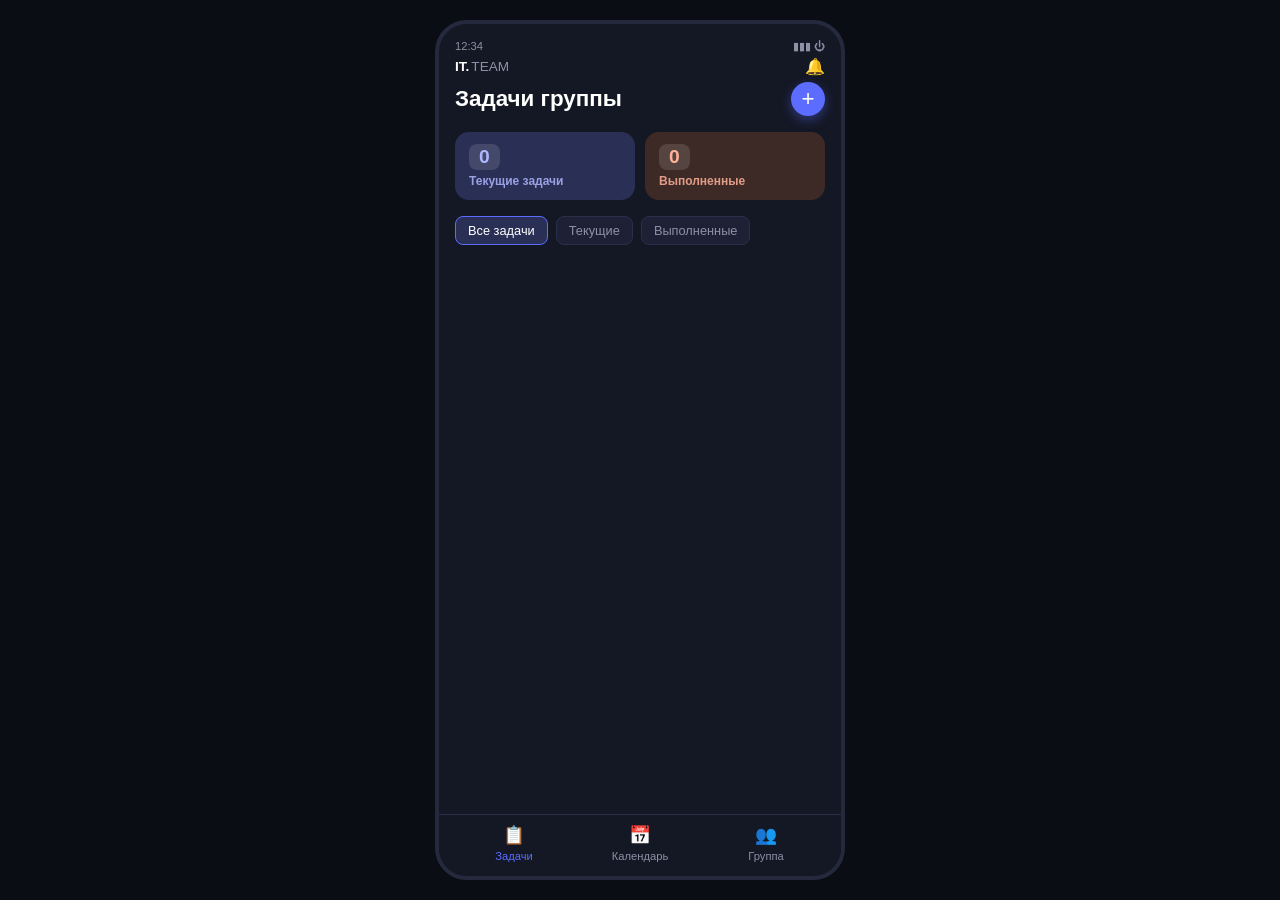
==== templates/index.html @ 83381ba8 "Add files via upload" ====
<!DOCTYPE html>
<html lang="ru">
<head>
    <meta charset="UTF-8">
    <meta name="viewport" content="width=device-width, initial-scale=1.0, maximum-scale=1.0, user-scalable=no">
    <title>IT.TEAM — Задачи группы</title>
    <link rel="stylesheet" href="/static/style.css">
</head>
<body>
    <div class="phone-container">
        <header class="app-header">
            <div class="status-bar">
                <span>12:34</span>
                <span class="status-icons">▮▮▮ ⏻</span>
            </div>
            <div class="brand">
                <span class="brand-strong">IT.</span><span class="brand-light">TEAM</span>
                <button class="notif-btn" id="notifBtn" aria-label="Уведомления">🔔</button>
            </div>
            <div class="main-nav">
                <h1>Задачи группы</h1>
                <button class="add-task-toggle" id="openModalBtn" aria-label="Добавить задачу">+</button>
            </div>
        </header>

        <div class="stats-badges">
            <div class="stat-box current-box">
                <span class="stat-num" id="currentCount">0</span>
                <span class="stat-label">Текущие задачи</span>
            </div>
            <div class="stat-box completed-box">
                <span class="stat-num" id="completedCount">0</span>
                <span class="stat-label">Выполненные</span>
            </div>
        </div>

        <div class="tabs">
            <button class="tab-btn active" data-filter="all">Все задачи</button>
            <button class="tab-btn" data-filter="current">Текущие</button>
            <button class="tab-btn" data-filter="completed">Выполненные</button>
        </div>

        <ul class="task-list" id="taskList"></ul>

        <nav class="bottom-nav">
            <button class="nav-item active" onclick="location.href='/'">
                <span class="nav-icon">📋</span> Задачи
            </button>
            <button class="nav-item" onclick="location.href='/calendar'">
                <span class="nav-icon">📅</span> Календарь
            </button>
            <button class="nav-item" onclick="location.href='/group'">
                <span class="nav-icon">👥</span> Группа
            </button>
        </nav>

        <!-- Модальное окно создания задачи -->
        <div class="modal-overlay" id="modalOverlay">
            <form class="modal-content" id="taskForm">
                <div class="modal-header">
                    <button type="button" class="modal-back" id="closeModalBtn">‹</button>
                    <h3>Новая задача</h3>
                    <span class="modal-step">Шаг 1 из 3</span>
                </div>
                <label class="field-label">Название задачи</label>
                <input type="text" id="taskTitle" placeholder="Подготовить отчет по практике" required>
                <label class="field-label">Описание</label>
                <textarea id="taskSubject" placeholder="Описание" rows="2" required></textarea>
                <label class="field-label">Приоритет</label>
                <div class="priority-group" id="priorityGroup">
                    <button type="button" class="prio-btn" data-prio="high">Высокий</button>
                    <button type="button" class="prio-btn active" data-prio="medium">Средний</button>
                    <button type="button" class="prio-btn" data-prio="low">Низкий</button>
                </div>
                <label class="field-label">Дедлайн</label>
                <input type="datetime-local" id="taskDeadline" required>
                <div class="modal-actions">
                    <button type="submit" class="btn btn-primary">Создать задачу</button>
                </div>
            </form>
        </div>

        <!-- Экран деталей задачи -->
        <div class="modal-overlay" id="detailOverlay">
            <div class="modal-content detail-content">
                <div class="modal-header">
                    <button type="button" class="modal-back" id="closeDetailBtn">‹</button>
                    <h3>Детали задачи</h3>
                    <button type="button" class="icon-btn" id="deleteDetailBtn">🗑</button>
                </div>
                <div class="detail-body" id="detailBody"></div>
            </div>
        </div>
    </div>

    <script src="/static/app.js"></script>
</body>
</html>
---- static/style.css ----
:root {
    --bg-dark: #0f111a;
    --panel-bg: #141724;
    --card-bg: #1b1e2e;
    --card-bg-alt: #20233a;
    --accent-blue: #5b6cff;
    --accent-blue-soft: #2a2f55;
    --accent-orange: #ff7a45;
    --accent-orange-soft: #3d2a26;
    --text-main: #ffffff;
    --text-muted: #8c91a5;
    --border-color: #2b304a;
    --priority-high: #eb5757;
    --priority-medium: #f2c94c;
    --priority-low: #27ae60;
    --deadline-warning: #f2c94c;
    --deadline-danger: #eb5757;
}

* {
    box-sizing: border-box;
    margin: 0;
    padding: 0;
    font-family: -apple-system, BlinkMacSystemFont, "Segoe UI", Roboto, sans-serif;
    -webkit-tap-highlight-color: transparent;
}

body {
    background-color: #0b0d14;
    color: var(--text-main);
    display: flex;
    justify-content: center;
    padding: 20px;
    min-height: 100vh;
}

.phone-container {
    width: 100%;
    max-width: 410px;
    background-color: var(--panel-bg);
    border-radius: 32px;
    border: 4px solid #25293d;
    padding: 16px 16px 0;
    display: flex;
    flex-direction: column;
    height: 860px;
    position: relative;
    overflow: hidden;
}

/* ---------- Общие элементы ---------- */
.status-bar {
    display: flex;
    justify-content: space-between;
    font-size: 0.7rem;
    color: var(--text-muted);
    margin-bottom: 6px;
}
.brand {
    display: flex;
    align-items: center;
    gap: 2px;
    font-size: 0.85rem;
    margin-bottom: 8px;
    position: relative;
}
.brand-strong { font-weight: 800; color: var(--text-main); }
.brand-light { font-weight: 500; color: var(--text-muted); }
.notif-btn {
    position: absolute;
    right: 0;
    background: none;
    border: none;
    color: var(--text-muted);
    font-size: 1rem;
    cursor: pointer;
}
.main-nav {
    display: flex;
    justify-content: space-between;
    align-items: center;
    margin-bottom: 16px;
}
.main-nav h1 { font-size: 1.4rem; font-weight: 700; }

.small-btn {
    background: var(--card-bg);
    border: 1px solid var(--border-color);
    color: var(--text-main);
    padding: 6px 12px;
    border-radius: 8px;
    font-size: 0.75rem;
    cursor: pointer;
}

/* ---------- Главный экран ---------- */
.add-task-toggle {
    background: var(--accent-blue);
    color: white;
    border: none;
    width: 34px;
    height: 34px;
    border-radius: 50%;
    font-size: 1.4rem;
    cursor: pointer;
    display: flex;
    align-items: center;
    justify-content: center;
    box-shadow: 0 4px 12px rgba(91, 108, 255, 0.4);
}
.stats-badges { display: flex; gap: 10px; margin-bottom: 16px; }
.stat-box {
    flex: 1;
    padding: 12px 14px;
    border-radius: 14px;
    display: flex;
    flex-direction: column;
    gap: 4px;
    font-weight: 600;
}
.stat-box.current-box { background-color: var(--accent-blue-soft); color: #aeb6ff; }
.stat-box.completed-box { background-color: var(--accent-orange-soft); color: #ffb199; }
.stat-num {
    background: rgba(255, 255, 255, 0.12);
    padding: 2px 10px;
    border-radius: 8px;
    font-size: 1.2rem;
    width: fit-content;
}
.stat-label { font-size: 0.75rem; opacity: 0.85; }

.tabs { display: flex; gap: 8px; margin-bottom: 12px; }
.tab-btn {
    background: #1e2136;
    border: 1px solid var(--border-color);
    color: var(--text-muted);
    font-size: 0.8rem;
    padding: 6px 12px;
    border-radius: 8px;
    cursor: pointer;
}
.tab-btn.active {
    background: var(--accent-blue-soft);
    color: #fff;
    border-color: var(--accent-blue);
}

.task-list {
    list-style: none;
    display: flex;
    flex-direction: column;
    gap: 10px;
    overflow-y: auto;
    flex-grow: 1;
    padding-bottom: 80px;
}
.task-list::-webkit-scrollbar { width: 0; }

.task-card {
    background-color: var(--card-bg);
    border-radius: 14px;
    padding: 12px 14px 12px 18px;
    display: flex;
    align-items: flex-start;
    gap: 12px;
    border: 1px solid transparent;
    position: relative;
    cursor: pointer;
}
.task-card::before {
    content: '';
    position: absolute;
    left: 6px;
    top: 14px;
    bottom: 14px;
    width: 3px;
    border-radius: 3px;
    background: var(--border-color);
}
.task-card.prio-high::before { background: var(--priority-high); }
.task-card.prio-medium::before { background: var(--priority-medium); }
.task-card.prio-low::before { background: var(--priority-low); }
.task-card.deadline-warning { background-color: #2b2716; border-color: var(--deadline-warning); }
.task-card.deadline-danger { background-color: #2b1618; border-color: var(--deadline-danger); }

.task-checkbox {
    appearance: none;
    width: 20px;
    height: 20px;
    border: 2px solid var(--text-muted);
    border-radius: 6px;
    cursor: pointer;
    margin-top: 2px;
    display: flex;
    align-items: center;
    justify-content: center;
    flex-shrink: 0;
}
.task-checkbox:checked { background-color: var(--accent-blue); border-color: var(--accent-blue); }
.task-checkbox:checked::after { content: '✓'; color: white; font-size: 0.75rem; font-weight: bold; }

.task-main-content { flex-grow: 1; }
.task-title { font-size: 0.92rem; font-weight: 600; margin-bottom: 2px; }
.task-subject { font-size: 0.75rem; color: var(--text-muted); margin-bottom: 8px; }
.task-footer { display: flex; justify-content: space-between; align-items: center; gap: 6px; }
.task-time-badge { font-size: 0.7rem; color: var(--text-muted); }
.task-time-badge.overdue { color: var(--priority-high); font-weight: 600; }
.task-time-badge.soon { color: var(--priority-medium); font-weight: 600; }

.prio-tag {
    font-size: 0.65rem;
    padding: 3px 8px;
    border-radius: 6px;
    font-weight: 700;
    text-transform: uppercase;
    letter-spacing: 0.3px;
}
.prio-tag.prio-high { background-color: rgba(235, 87, 87, 0.2); color: var(--priority-high); }
.prio-tag.prio-medium { background-color: rgba(242, 201, 76, 0.2); color: var(--priority-medium); }
.prio-tag.prio-low { background-color: rgba(39, 174, 96, 0.2); color: var(--priority-low); }

.task-card.completed-status { opacity: 0.45; }
.task-card.completed-status .task-title { text-decoration: line-through; }
.del-btn { background: none; border: none; color: #555; cursor: pointer; font-size: 1rem; align-self: flex-start; }
.del-btn:hover { color: var(--priority-high); }

.empty-state {
    text-align: center;
    color: var(--text-muted);
    margin-top: 40px;
    font-size: 0.9rem;
}

/* ---------- Нижнее меню ---------- */
.bottom-nav {
    position: absolute;
    bottom: 0;
    left: 0;
    width: 100%;
    background-color: var(--panel-bg);
    border-top: 1px solid var(--border-color);
    display: flex;
    padding: 10px 12px 14px;
}
.nav-item {
    flex: 1;
    background: none;
    border: none;
    color: var(--text-muted);
    font-size: 0.7rem;
    cursor: pointer;
    display: flex;
    flex-direction: column;
    align-items: center;
    gap: 4px;
}
.nav-item.active { color: var(--accent-blue); }
.nav-icon { font-size: 1.1rem; }

/* ---------- Модалки ---------- */
.modal-overlay {
    position: absolute;
    top: 0;
    left: 0;
    width: 100%;
    height: 100%;
    background: rgba(0, 0, 0, 0.75);
    display: none;
    align-items: flex-end;
    z-index: 10;
}
.modal-overlay.open { display: flex; }
.modal-content {
    background-color: var(--panel-bg);
    width: 100%;
    border-radius: 24px 24px 0 0;
    padding: 20px 20px 28px;
    border-top: 1px solid var(--border-color);
    display: flex;
    flex-direction: column;
    gap: 12px;
    max-height: 90%;
    overflow-y: auto;
}
.modal-header { display: flex; align-items: center; gap: 10px; margin-bottom: 4px; }
.modal-header h3 { font-size: 1.15rem; flex-grow: 1; }
.modal-back { background: none; border: none; color: var(--text-main); font-size: 1.6rem; cursor: pointer; line-height: 1; }
.modal-step { font-size: 0.7rem; color: var(--text-muted); }

.field-label { font-size: 0.75rem; color: var(--text-muted); margin-bottom: -6px; }
.modal-content input,
.modal-content textarea,
.modal-content select {
    width: 100%;
    background: var(--card-bg);
    border: 1px solid var(--border-color);
    padding: 12px;
    border-radius: 10px;
    color: white;
    font-size: 0.9rem;
    resize: none;
}
.priority-group { display: flex; gap: 8px; }
.prio-btn {
    flex: 1;
    padding: 10px;
    border-radius: 8px;
    border: 1px solid var(--border-color);
    background: var(--card-bg);
    color: var(--text-muted);
    font-size: 0.8rem;
    cursor: pointer;
}
.prio-btn.active { background: var(--accent-blue); color: #fff; border-color: var(--accent-blue); }
.modal-actions { display: flex; gap: 10px; margin-top: 8px; }
.btn { flex: 1; padding: 14px; border-radius: 12px; border: none; font-weight: 700; font-size: 0.9rem; cursor: pointer; }
.btn-primary { background: var(--accent-blue); color: white; box-shadow: 0 4px 14px rgba(91, 108, 255, 0.35); }
.btn-cancel { background: #2b304a; color: white; }

.detail-content .detail-body { display: flex; flex-direction: column; gap: 14px; }
.detail-row {
    display: flex;
    justify-content: space-between;
    font-size: 0.85rem;
    padding: 10px 12px;
    background: var(--card-bg);
    border-radius: 10px;
}
.detail-row span:first-child { color: var(--text-muted); }
.icon-btn { background: none; border: none; color: var(--text-muted); font-size: 1.1rem; cursor: pointer; }

/* ---------- Календарь ---------- */
.calendar-widget {
    background: var(--card-bg);
    border-radius: 16px;
    padding: 14px;
    margin-bottom: 16px;
}
.calendar-header {
    display: flex;
    justify-content: space-between;
    align-items: center;
    margin-bottom: 10px;
}
.calendar-month { font-weight: 600; font-size: 0.9rem; }
.calendar-nav { display: flex; gap: 6px; }
.calendar-arrow {
    background: var(--panel-bg);
    border: 1px solid var(--border-color);
    color: var(--text-main);
    width: 26px;
    height: 26px;
    border-radius: 6px;
    cursor: pointer;
}
.calendar-grid {
    display: grid;
    grid-template-columns: repeat(7, 1fr);
    gap: 4px;
}
.calendar-weekday {
    font-size: 0.65rem;
    color: var(--text-muted);
    text-align: center;
    padding: 4px 0;
}
.calendar-day {
    aspect-ratio: 1;
    display: flex;
    align-items: center;
    justify-content: center;
    font-size: 0.75rem;
    border-radius: 8px;
    cursor: pointer;
    color: var(--text-main);
}
.calendar-day.muted { color: #3b4060; cursor: default; }
.calendar-day.today { border: 1px solid var(--accent-blue); }
.calendar-day.selected { background: var(--accent-blue); color: #fff; }
.calendar-section-title {
    font-size: 0.85rem;
    font-weight: 600;
    margin-bottom: 8px;
    color: var(--text-main);
}
.calendar-task-list { flex-grow: 1; padding-bottom: 80px; }

/* ---------- Группа ---------- */
.group-stats {
    display: flex;
    gap: 10px;
    margin-bottom: 20px;
}
.group-stat-card {
    flex: 1;
    background: var(--card-bg);
    padding: 12px;
    border-radius: 14px;
    display: flex;
    flex-direction: column;
    gap: 4px;
    align-items: flex-start;
}
.group-stat-num { font-size: 1.4rem; font-weight: 700; color: var(--accent-blue); }
.group-stat-label { font-size: 0.7rem; color: var(--text-muted); }
.group-section-title { font-size: 0.85rem; font-weight: 600; margin-bottom: 10px; }

.member-list {
    list-style: none;
    display: flex;
    flex-direction: column;
    gap: 8px;
    overflow-y: auto;
    flex-grow: 1;
    padding-bottom: 80px;
}
.member-item {
    display: flex;
    align-items: center;
    gap: 12px;
    background: var(--card-bg);
    padding: 12px;
    border-radius: 12px;
}
.member-avatar {
    width: 38px;
    height: 38px;
    border-radius: 50%;
    background: var(--accent-blue-soft);
    color: #aeb6ff;
    display: flex;
    align-items: center;
    justify-content: center;
    font-weight: 700;
    font-size: 0.8rem;
}
.member-info { flex-grow: 1; }
.member-name { font-size: 0.85rem; font-weight: 600; }
.member-role { font-size: 0.7rem; color: var(--text-muted); }
.member-status { width: 10px; height: 10px; border-radius: 50%; }
.member-status.online { background: var(--priority-low); }
.member-status.offline { background: #3b4060; }
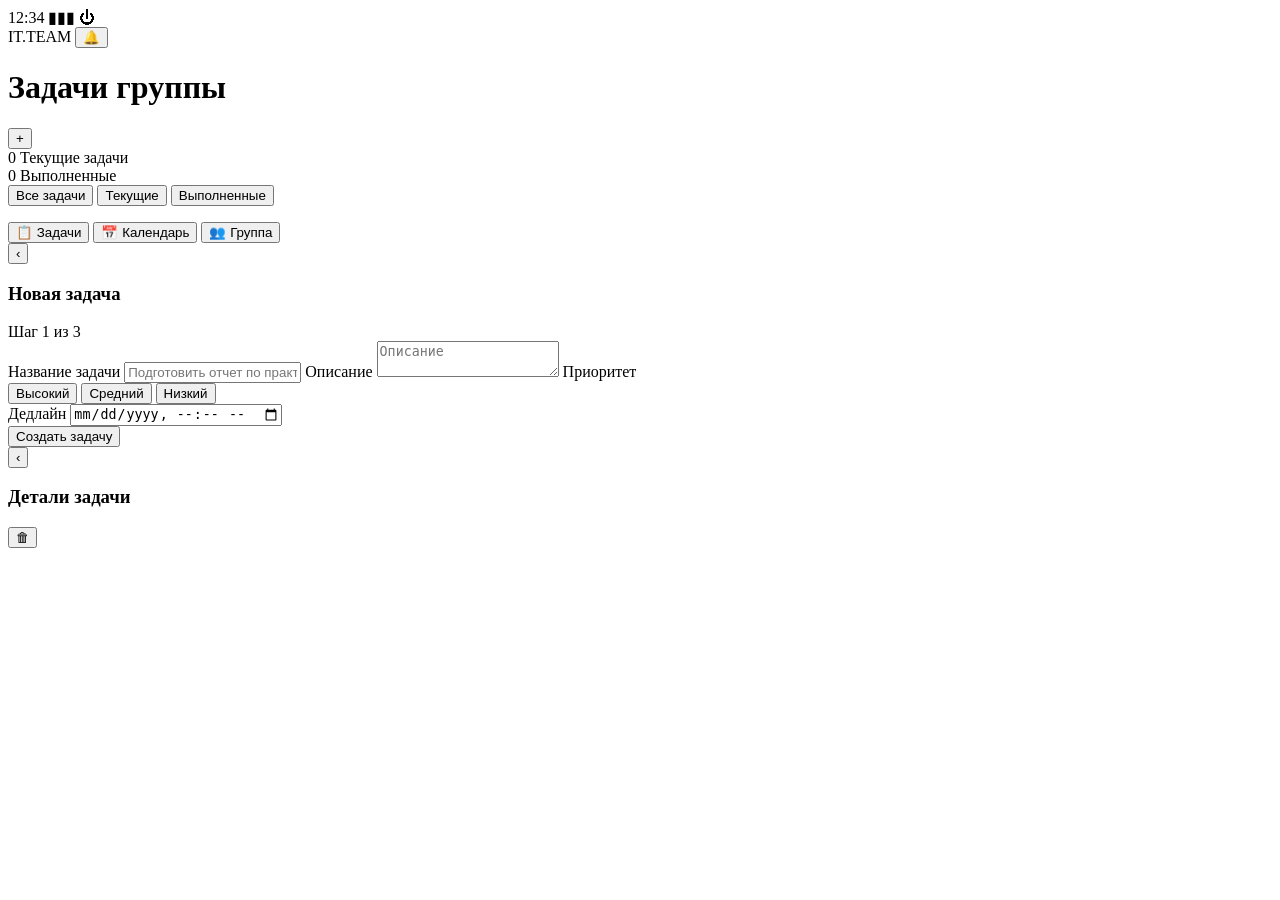
==== commit ea36e0e6: "Update index.html" ====
--- a/templates/index.html
+++ b/templates/index.html
@@ -4,7 +4,7 @@
     <meta charset="UTF-8">
     <meta name="viewport" content="width=device-width, initial-scale=1.0, maximum-scale=1.0, user-scalable=no">
     <title>IT.TEAM — Задачи группы</title>
-    <link rel="stylesheet" href="/static/style.css">
+    <link rel="stylesheet" href="static/style.css">
 </head>
 <body>
     <div class="phone-container">
@@ -93,6 +93,6 @@
         </div>
     </div>
 
-    <script src="/static/app.js"></script>
+    <script src="static/app.js"></script>
 </body>
-</html>+</html>
